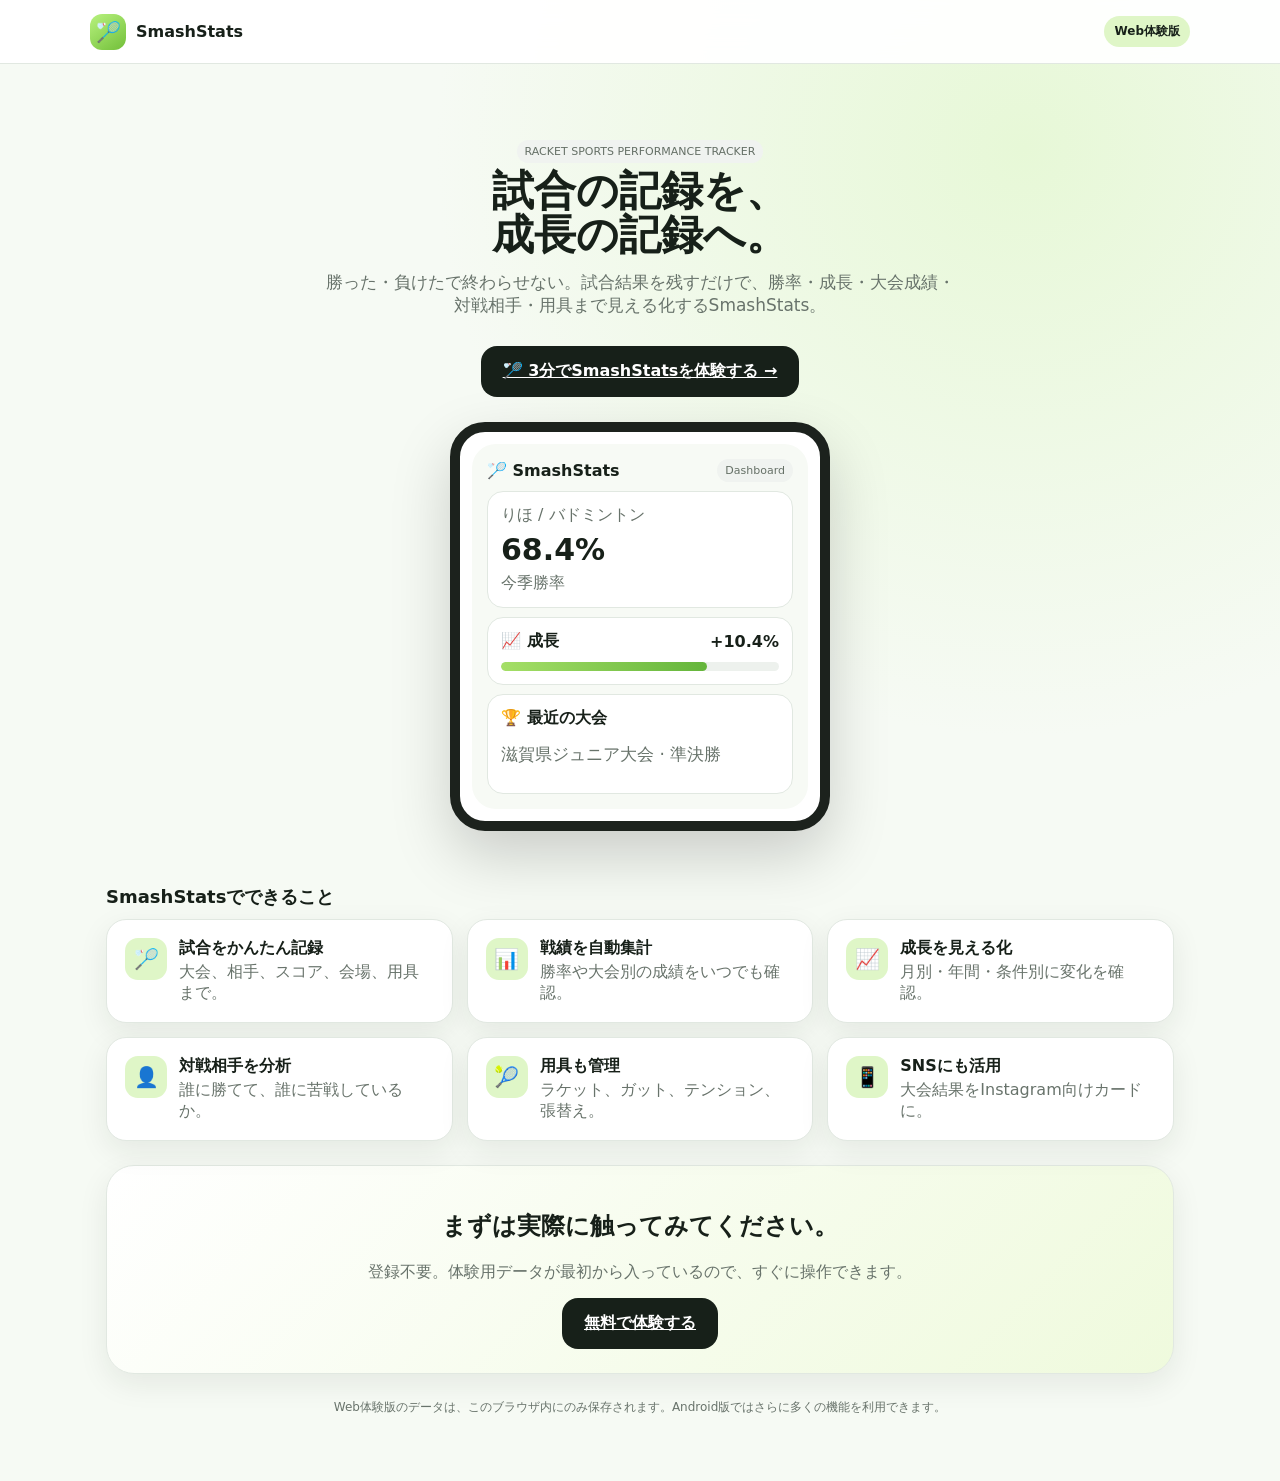
==== index.html @ a7f3a914 "Add files via upload" ====
<!doctype html><html lang="ja"><head><meta charset="utf-8"><meta name="viewport" content="width=device-width,initial-scale=1"><meta name="theme-color" content="#9BE15D"><title>SmashStats｜試合の記録を、成長の記録へ。</title><link rel="stylesheet" href="styles.css"></head><body><div class="lp"><header class="topbar"><div class="brand"><div class="brand-mark">🏸</div><span>SmashStats</span></div><span class="pill">Web体験版</span></header><main class="content"><section class="lp-hero"><span class="tag">RACKET SPORTS PERFORMANCE TRACKER</span><h1>試合の記録を、<br>成長の記録へ。</h1><p>勝った・負けたで終わらせない。試合結果を残すだけで、勝率・成長・大会成績・対戦相手・用具まで見える化するSmashStats。</p><a class="cta" href="demo/">🏸 3分でSmashStatsを体験する →</a><div class="phone"><div class="mini-screen"><div class="between"><b>🏸 SmashStats</b><span class="tag">Dashboard</span></div><div class="mini-card"><div class="muted">りほ / バドミントン</div><div style="font-size:30px;font-weight:900;margin:6px 0">68.4%</div><div class="muted">今季勝率</div></div><div class="mini-card"><div class="between"><b>📈 成長</b><b>+10.4%</b></div><div class="bar" style="margin-top:10px"><i style="width:74%"></i></div></div><div class="mini-card"><b>🏆 最近の大会</b><p class="muted">滋賀県ジュニア大会 · 準決勝</p></div></div></div></section><div class="section-title">SmashStatsでできること</div><div class="grid grid-3"><div class="card feature"><div class="feature-icon">🏸</div><div><b>試合をかんたん記録</b><span class="muted">大会、相手、スコア、会場、用具まで。</span></div></div><div class="card feature"><div class="feature-icon">📊</div><div><b>戦績を自動集計</b><span class="muted">勝率や大会別の成績をいつでも確認。</span></div></div><div class="card feature"><div class="feature-icon">📈</div><div><b>成長を見える化</b><span class="muted">月別・年間・条件別に変化を確認。</span></div></div><div class="card feature"><div class="feature-icon">👤</div><div><b>対戦相手を分析</b><span class="muted">誰に勝てて、誰に苦戦しているか。</span></div></div><div class="card feature"><div class="feature-icon">🎾</div><div><b>用具も管理</b><span class="muted">ラケット、ガット、テンション、張替え。</span></div></div><div class="card feature"><div class="feature-icon">📱</div><div><b>SNSにも活用</b><span class="muted">大会結果をInstagram向けカードに。</span></div></div></div><section class="hero" style="margin-top:24px;text-align:center"><h2>まずは実際に触ってみてください。</h2><p>登録不要。体験用データが最初から入っているので、すぐに操作できます。</p><a class="cta" href="demo/">無料で体験する</a></section><p class="footer-note">Web体験版のデータは、このブラウザ内にのみ保存されます。Android版ではさらに多くの機能を利用できます。</p></main></div></body></html>
---- styles.css ----
:root{--bg:#f6faf4;--card:#fff;--text:#172019;--muted:#68736b;--line:#e1e8e1;--primary:#86cf45;--primary2:#dff6c7;--accent:#ff6b87;--danger:#e85d75;--shadow:0 10px 30px rgba(25,40,25,.08);--radius:20px}*{box-sizing:border-box}body{margin:0;font-family:Inter,system-ui,-apple-system,BlinkMacSystemFont,"Noto Sans JP",sans-serif;background:var(--bg);color:var(--text)}button,input,select,textarea{font:inherit}button{border:0;cursor:pointer}.shell{min-height:100vh}.topbar{position:sticky;top:0;z-index:20;height:64px;background:rgba(255,255,255,.94);backdrop-filter:blur(12px);border-bottom:1px solid var(--line);display:flex;align-items:center;justify-content:space-between;padding:0 max(16px,calc((100vw - 1100px)/2))}.brand{display:flex;gap:10px;align-items:center;font-weight:800}.brand-mark{width:36px;height:36px;border-radius:12px;background:linear-gradient(145deg,#b8f27f,#72bf39);display:grid;place-items:center;font-size:20px}.pill{padding:7px 10px;border-radius:999px;background:var(--primary2);font-size:12px;font-weight:700}.content{max-width:1100px;margin:auto;padding:22px 16px 100px}.view{display:none}.view.active{display:block}.hero{background:linear-gradient(135deg,#fff 0%,#effadd 100%);border:1px solid var(--line);border-radius:28px;padding:24px;box-shadow:var(--shadow);margin-bottom:16px}.hero h1{margin:0 0 8px;font-size:28px}.hero p{margin:0;color:var(--muted)}.grid{display:grid;gap:14px}.grid-2{grid-template-columns:repeat(2,minmax(0,1fr))}.grid-3{grid-template-columns:repeat(3,minmax(0,1fr))}.grid-4{grid-template-columns:repeat(4,minmax(0,1fr))}.card{background:var(--card);border:1px solid var(--line);border-radius:var(--radius);padding:18px;box-shadow:var(--shadow)}.stat{font-size:30px;font-weight:850;line-height:1.1}.label{font-size:12px;color:var(--muted);font-weight:700}.muted{color:var(--muted)}.row{display:flex;align-items:center;gap:10px}.between{display:flex;justify-content:space-between;align-items:center;gap:12px}.section-title{font-size:18px;font-weight:800;margin:24px 0 10px}.btn{padding:11px 15px;border-radius:13px;background:#eef3ee;color:var(--text);font-weight:750}.btn.primary{background:var(--text);color:#fff}.btn.green{background:var(--primary);color:#12300c}.btn.danger{background:#fff0f2;color:#a42f47}.btn.small{padding:8px 11px;font-size:12px}.tabs{display:flex;gap:7px;overflow:auto;padding:4px 0;margin-bottom:14px}.tab{white-space:nowrap;padding:10px 13px;border-radius:999px;background:#edf2ed;color:#5d695f;font-weight:750}.tab.active{background:var(--text);color:#fff}.bottom{position:fixed;z-index:30;bottom:10px;left:50%;transform:translateX(-50%);width:min(720px,calc(100% - 20px));height:70px;background:rgba(255,255,255,.96);border:1px solid var(--line);box-shadow:0 15px 40px rgba(0,0,0,.12);border-radius:24px;display:grid;grid-template-columns:repeat(5,1fr);padding:5px}.nav{display:grid;place-items:center;border-radius:18px;background:transparent;color:#69736b;font-size:11px;font-weight:750}.nav span{font-size:20px}.nav.active{background:var(--primary2);color:#244b16}.match{display:grid;grid-template-columns:1fr auto;gap:12px;align-items:center}.win{color:#268b36;font-weight:850}.loss{color:#d44a61;font-weight:850}.bar{height:9px;background:#edf1ed;border-radius:99px;overflow:hidden}.bar>i{display:block;height:100%;background:linear-gradient(90deg,#a5df67,#64b53b);border-radius:99px}.chart{height:170px;display:flex;align-items:flex-end;gap:8px;padding:10px 4px 0}.chart .col{flex:1;display:flex;flex-direction:column;justify-content:flex-end;gap:5px;min-width:18px}.chart i{display:block;background:linear-gradient(#a8e86e,#67b83c);border-radius:8px 8px 2px 2px;min-height:8px}.chart small{text-align:center;color:var(--muted);font-size:10px}.radar{width:190px;height:190px;margin:auto;position:relative}.radar svg{width:100%;height:100%}.list{display:grid;gap:9px}.list-item{padding:13px;border:1px solid var(--line);border-radius:15px;background:#fbfdfb}.modal{position:fixed;inset:0;background:rgba(20,25,21,.45);z-index:50;display:none;align-items:flex-end;justify-content:center}.modal.open{display:flex}.sheet{width:min(760px,100%);max-height:92vh;overflow:auto;background:#fff;border-radius:28px 28px 0 0;padding:22px}.form{display:grid;gap:12px}.field{display:grid;gap:6px}.field label{font-size:12px;font-weight:800;color:#59645c}.field input,.field select,.field textarea{width:100%;padding:12px 13px;border:1px solid #dce4dc;border-radius:12px;background:#fbfdfb;outline:none}.field input:focus,.field select:focus,.field textarea:focus{border-color:#8dcb63}.toast{position:fixed;z-index:80;bottom:92px;left:50%;transform:translateX(-50%);background:#172019;color:#fff;padding:11px 16px;border-radius:999px;display:none}.empty{text-align:center;padding:35px;color:var(--muted)}.feature{display:flex;gap:12px;align-items:flex-start}.feature b{display:block;margin-bottom:3px}.feature-icon{width:42px;height:42px;border-radius:13px;background:var(--primary2);display:grid;place-items:center;font-size:20px;flex:none}.tag{font-size:11px;padding:5px 8px;border-radius:999px;background:#f0f3f0;color:#657066}.score{font-size:20px;font-weight:850}.lp{min-height:100vh;background:radial-gradient(circle at 80% 10%,#e7f8d7 0,transparent 35%),var(--bg)}.lp .content{padding-bottom:40px}.lp-hero{padding:54px 18px 30px;text-align:center}.lp-hero h1{font-size:42px;line-height:1.05;margin:10px auto;max-width:700px}.lp-hero p{max-width:640px;margin:14px auto;color:var(--muted);font-size:17px}.cta{display:inline-flex;align-items:center;gap:8px;margin-top:15px;padding:15px 22px;border-radius:16px;background:#172019;color:#fff;font-weight:850}.phone{max-width:380px;margin:25px auto 0;background:#fff;border:10px solid #1c221d;border-radius:35px;padding:12px;box-shadow:0 25px 60px rgba(0,0,0,.18)}.mini-screen{border-radius:24px;background:#f7faf5;padding:15px;text-align:left}.mini-card{background:#fff;border:1px solid var(--line);border-radius:16px;padding:13px;margin-top:9px}.footer-note{text-align:center;color:var(--muted);font-size:12px;margin:25px 0}@media(max-width:700px){.grid-3,.grid-4{grid-template-columns:repeat(2,minmax(0,1fr))}.grid-2{grid-template-columns:1fr}.content{padding-top:16px}.hero h1{font-size:24px}.stat{font-size:25px}.topbar{padding:0 14px}.lp-hero h1{font-size:34px}}@media(min-width:701px){.bottom{bottom:18px}.content{padding-bottom:115px}}
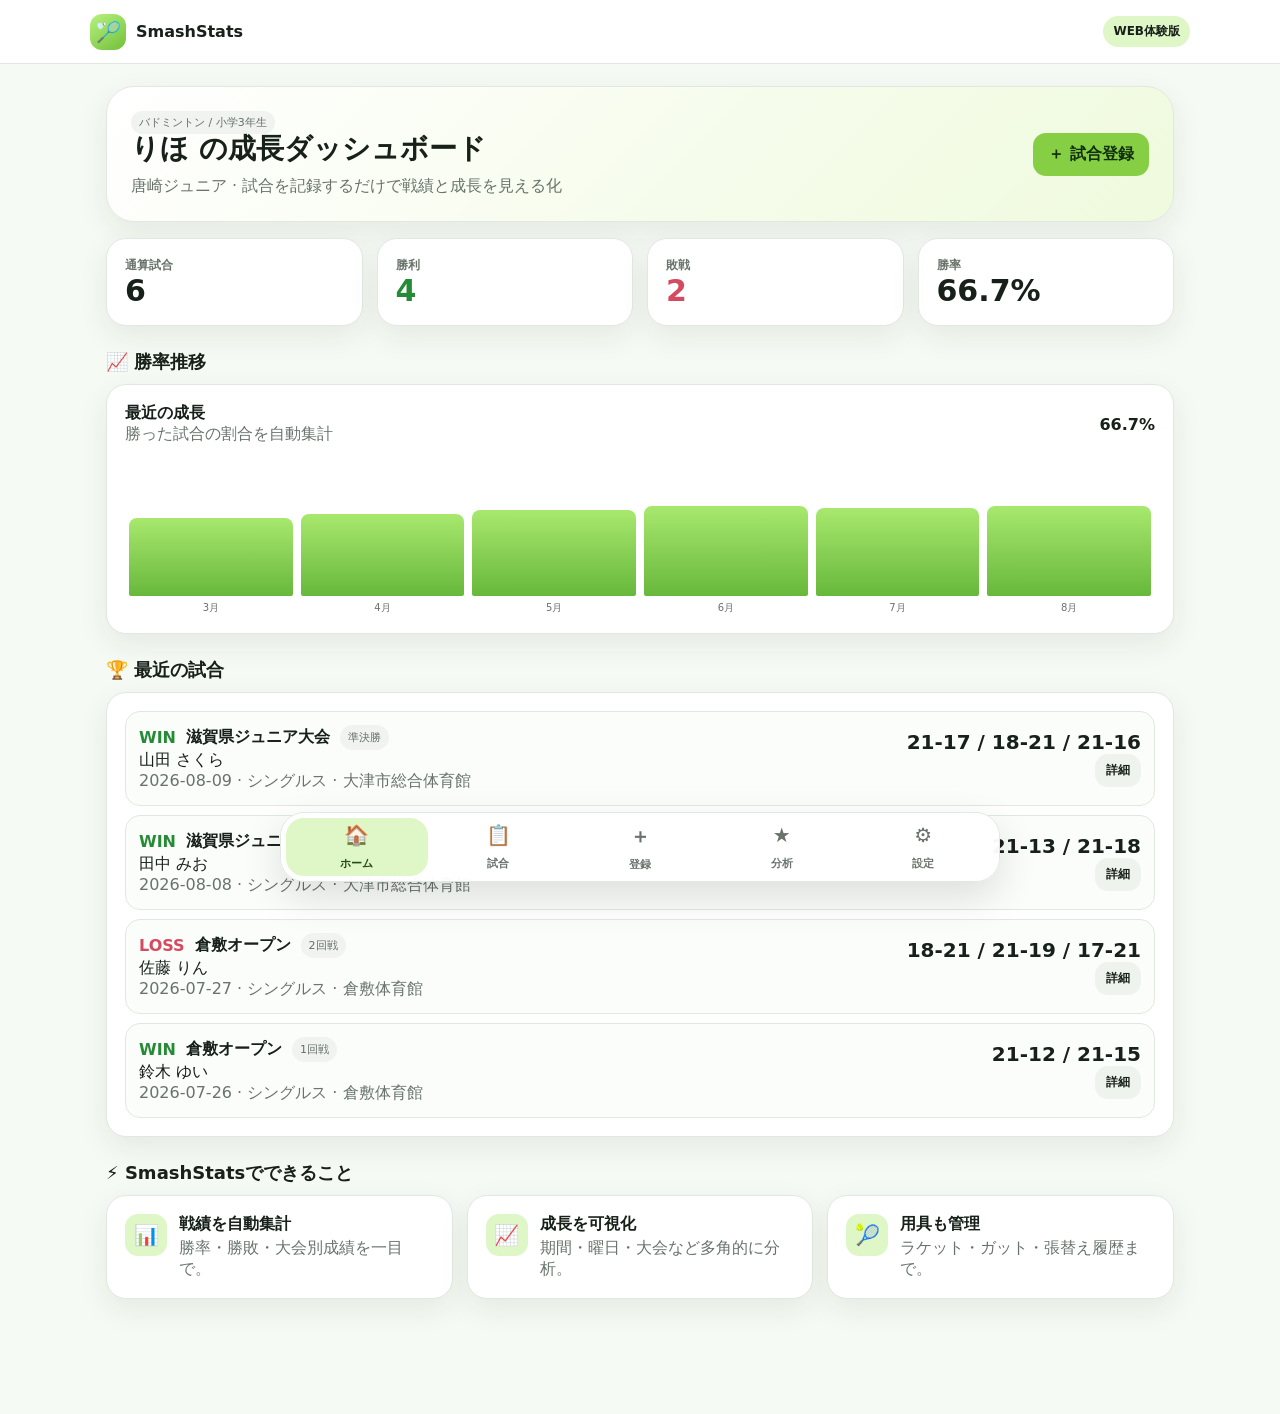
==== commit ea307012: "Add files via upload" ====
--- a/index.html
+++ b/index.html
@@ -1 +1 @@
-<!doctype html><html lang="ja"><head><meta charset="utf-8"><meta name="viewport" content="width=device-width,initial-scale=1"><meta name="theme-color" content="#9BE15D"><title>SmashStats｜試合の記録を、成長の記録へ。</title><link rel="stylesheet" href="styles.css"></head><body><div class="lp"><header class="topbar"><div class="brand"><div class="brand-mark">🏸</div><span>SmashStats</span></div><span class="pill">Web体験版</span></header><main class="content"><section class="lp-hero"><span class="tag">RACKET SPORTS PERFORMANCE TRACKER</span><h1>試合の記録を、<br>成長の記録へ。</h1><p>勝った・負けたで終わらせない。試合結果を残すだけで、勝率・成長・大会成績・対戦相手・用具まで見える化するSmashStats。</p><a class="cta" href="demo/">🏸 3分でSmashStatsを体験する →</a><div class="phone"><div class="mini-screen"><div class="between"><b>🏸 SmashStats</b><span class="tag">Dashboard</span></div><div class="mini-card"><div class="muted">りほ / バドミントン</div><div style="font-size:30px;font-weight:900;margin:6px 0">68.4%</div><div class="muted">今季勝率</div></div><div class="mini-card"><div class="between"><b>📈 成長</b><b>+10.4%</b></div><div class="bar" style="margin-top:10px"><i style="width:74%"></i></div></div><div class="mini-card"><b>🏆 最近の大会</b><p class="muted">滋賀県ジュニア大会 · 準決勝</p></div></div></div></section><div class="section-title">SmashStatsでできること</div><div class="grid grid-3"><div class="card feature"><div class="feature-icon">🏸</div><div><b>試合をかんたん記録</b><span class="muted">大会、相手、スコア、会場、用具まで。</span></div></div><div class="card feature"><div class="feature-icon">📊</div><div><b>戦績を自動集計</b><span class="muted">勝率や大会別の成績をいつでも確認。</span></div></div><div class="card feature"><div class="feature-icon">📈</div><div><b>成長を見える化</b><span class="muted">月別・年間・条件別に変化を確認。</span></div></div><div class="card feature"><div class="feature-icon">👤</div><div><b>対戦相手を分析</b><span class="muted">誰に勝てて、誰に苦戦しているか。</span></div></div><div class="card feature"><div class="feature-icon">🎾</div><div><b>用具も管理</b><span class="muted">ラケット、ガット、テンション、張替え。</span></div></div><div class="card feature"><div class="feature-icon">📱</div><div><b>SNSにも活用</b><span class="muted">大会結果をInstagram向けカードに。</span></div></div></div><section class="hero" style="margin-top:24px;text-align:center"><h2>まずは実際に触ってみてください。</h2><p>登録不要。体験用データが最初から入っているので、すぐに操作できます。</p><a class="cta" href="demo/">無料で体験する</a></section><p class="footer-note">Web体験版のデータは、このブラウザ内にのみ保存されます。Android版ではさらに多くの機能を利用できます。</p></main></div></body></html>
+<!doctype html><html lang="ja"><head><meta charset="utf-8"><meta name="viewport" content="width=device-width,initial-scale=1,viewport-fit=cover"><meta name="theme-color" content="#9BE15D"><title>SmashStats Web Demo</title><link rel="manifest" href="../manifest.json"><link rel="stylesheet" href="../styles.css"></head><body><div id="app"></div><script src="app.js"></script></body></html>
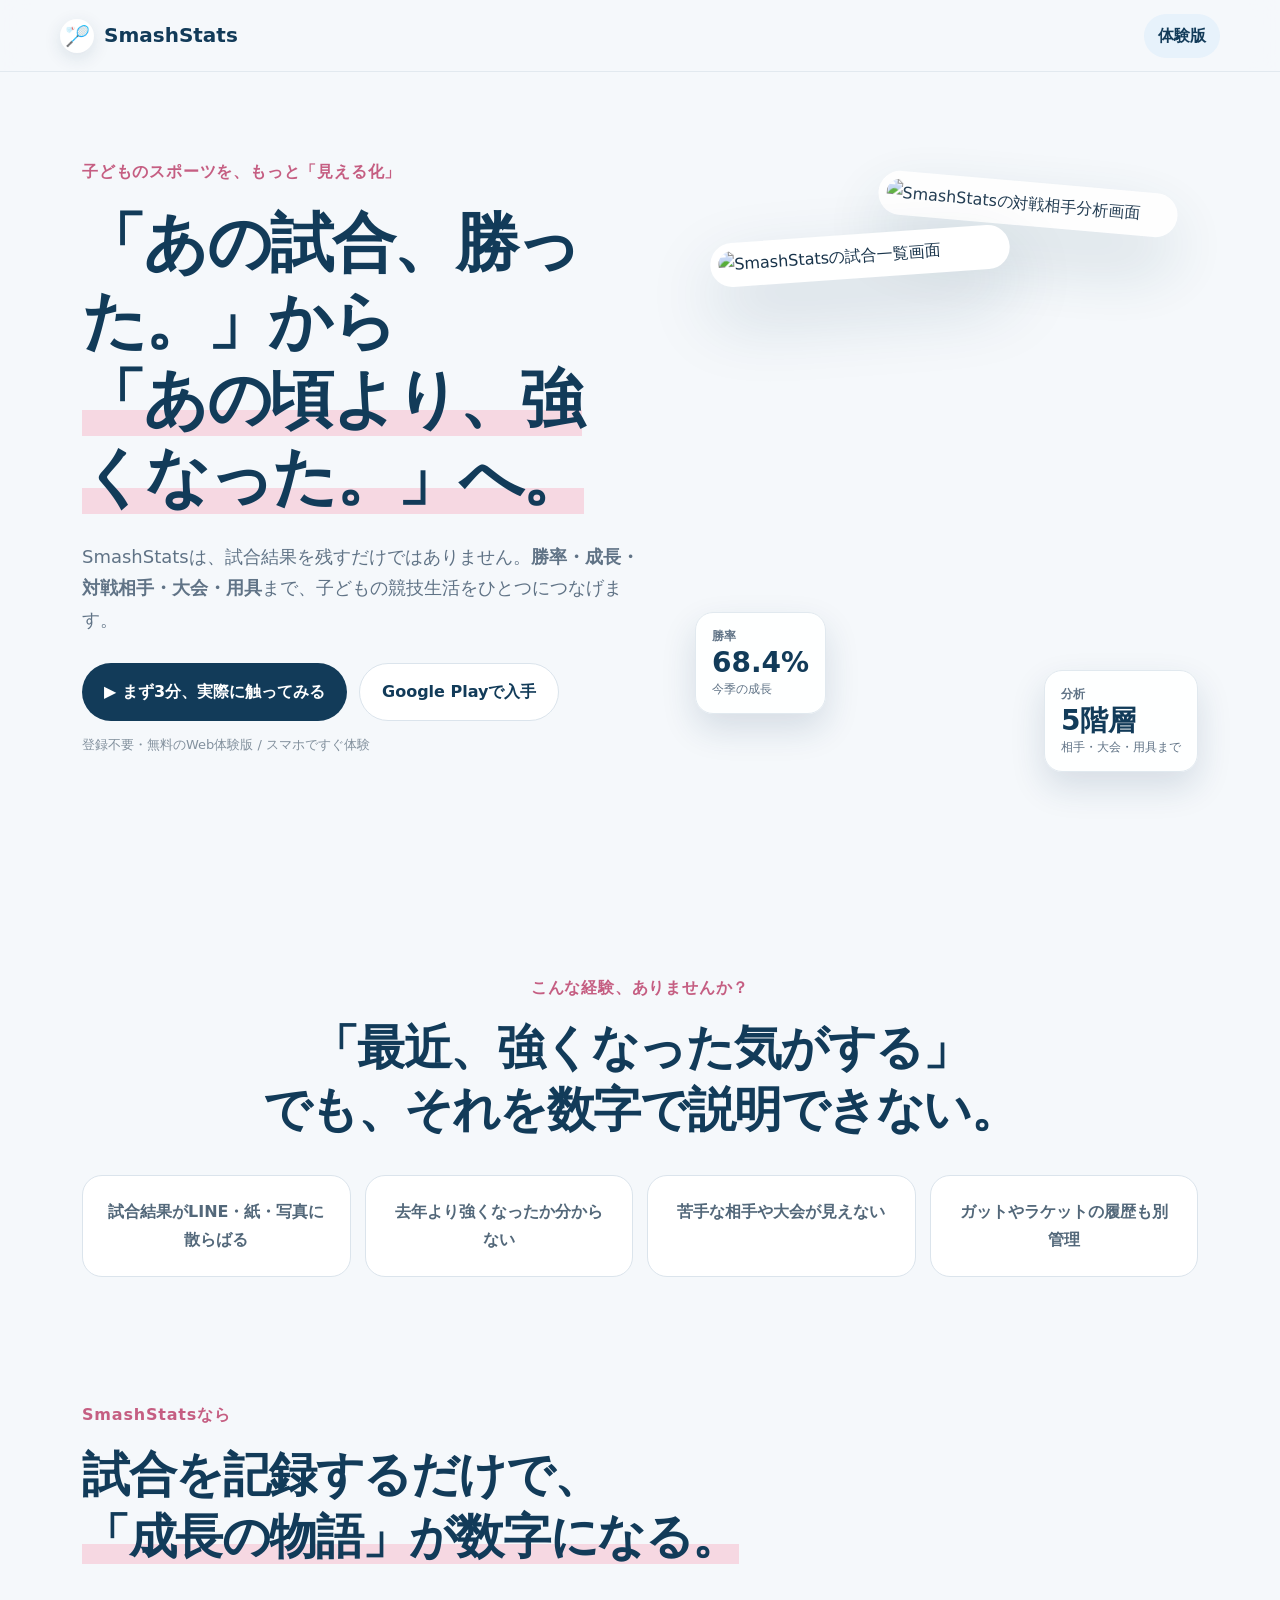
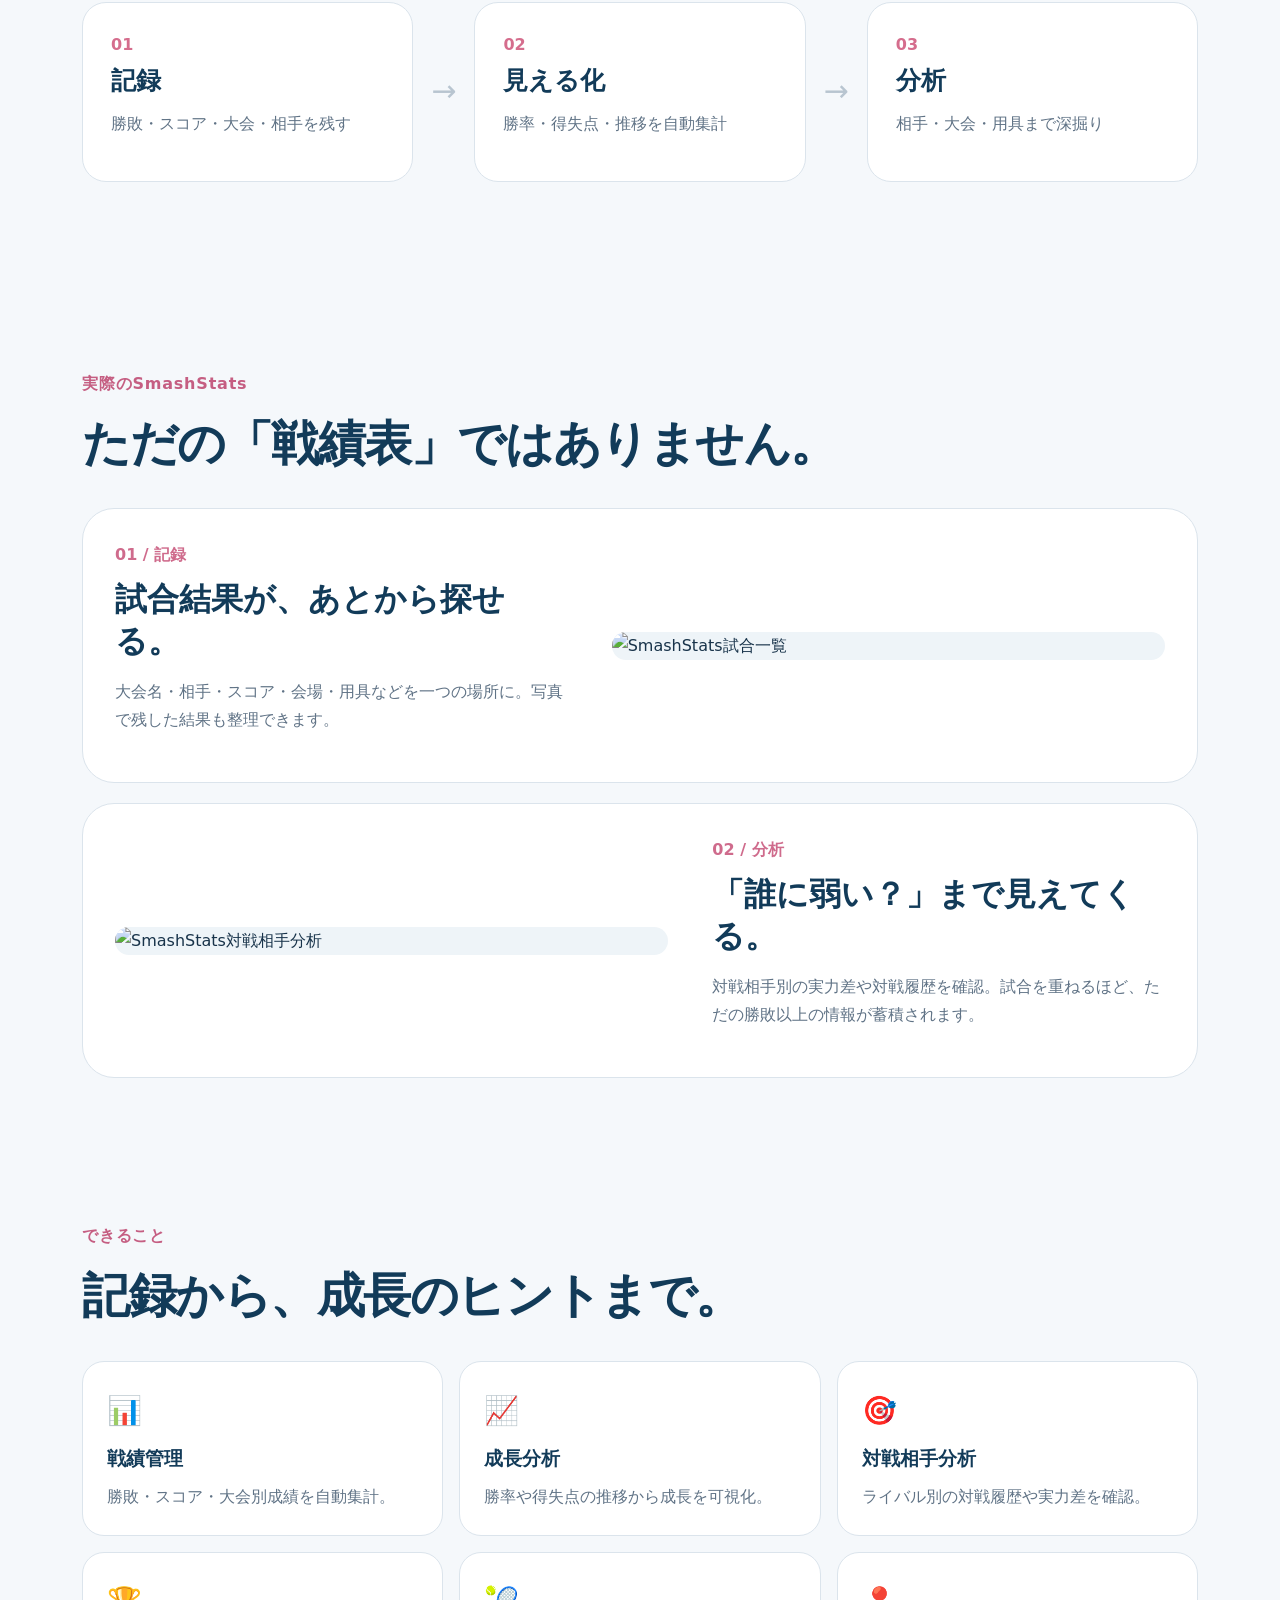
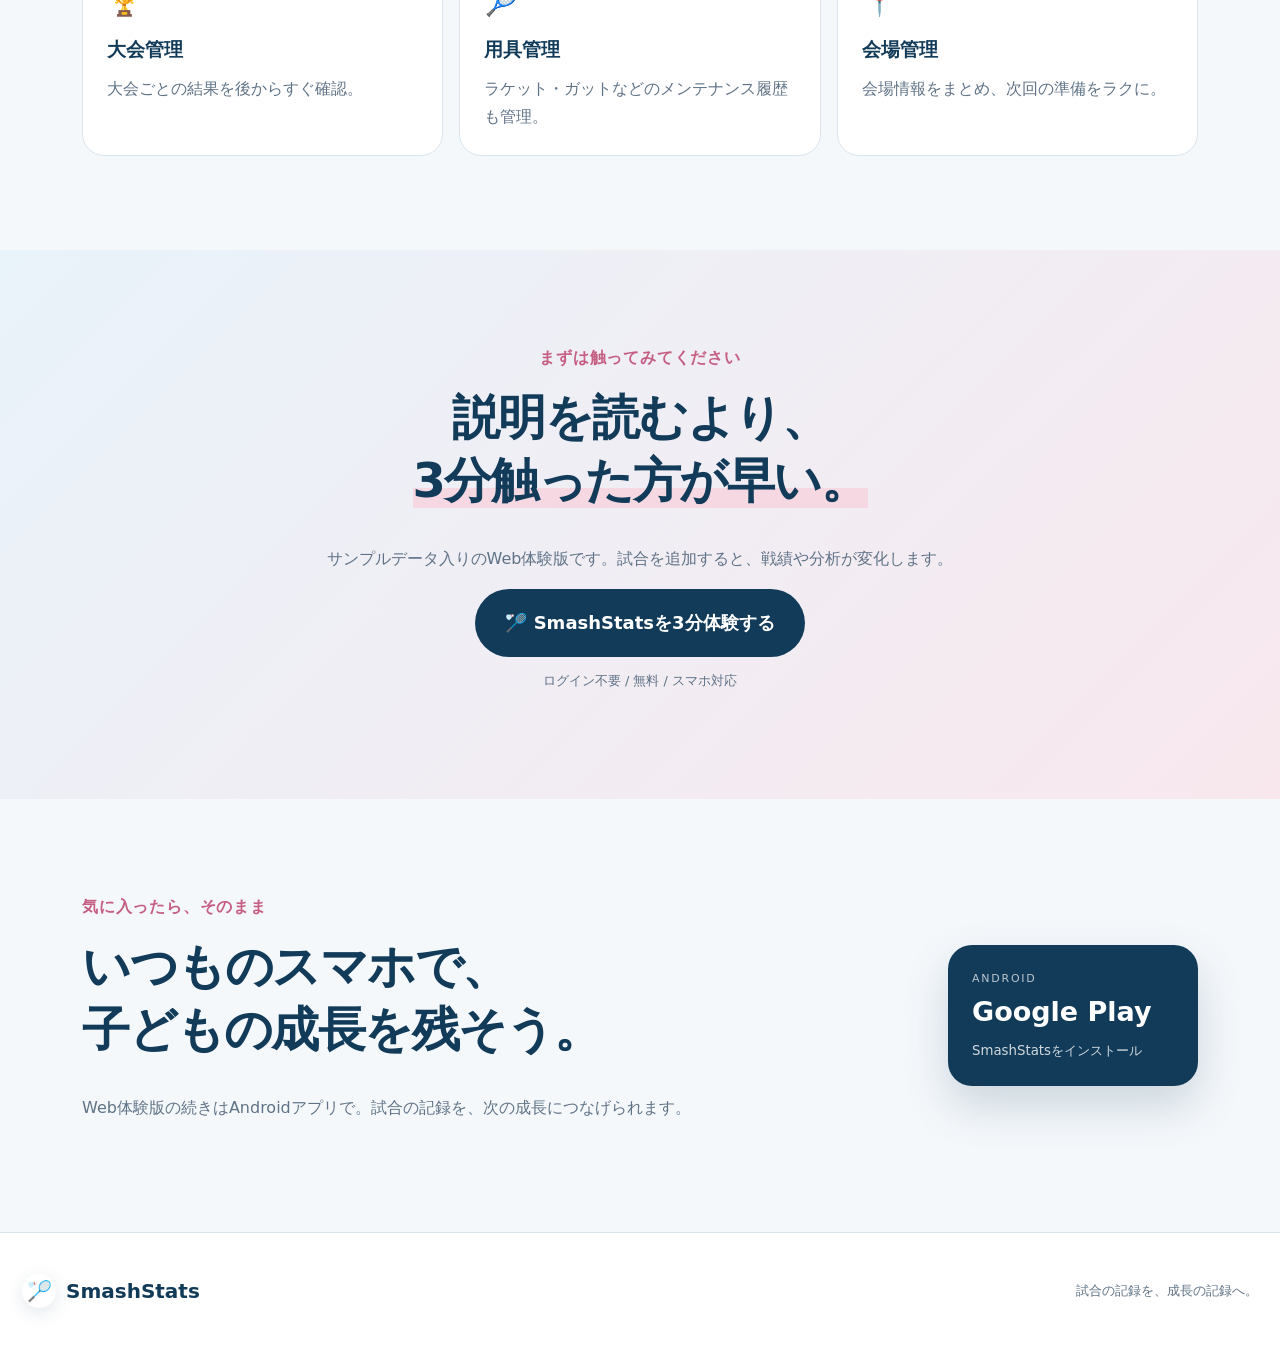
==== commit 1f875247: "Add files via upload" ====
--- a/index.html
+++ b/index.html
@@ -1 +1,115 @@
-<!doctype html><html lang="ja"><head><meta charset="utf-8"><meta name="viewport" content="width=device-width,initial-scale=1,viewport-fit=cover"><meta name="theme-color" content="#9BE15D"><title>SmashStats Web Demo</title><link rel="manifest" href="../manifest.json"><link rel="stylesheet" href="../styles.css"></head><body><div id="app"></div><script src="app.js"></script></body></html>
+<!doctype html>
+<html lang="ja">
+<head>
+<meta charset="utf-8">
+<meta name="viewport" content="width=device-width, initial-scale=1, viewport-fit=cover">
+<meta name="theme-color" content="#f5f8fb">
+<meta name="description" content="SmashStatsは、子どもの試合結果を記録し、戦績・成長・対戦相手まで見える化するスポーツ戦績アプリです。">
+<title>SmashStats｜試合の記録を、成長の記録へ。</title>
+<link rel="stylesheet" href="styles.css">
+</head>
+<body>
+<header class="nav">
+  <a class="brand" href="./"><span class="brand-mark">🏸</span><span>SmashStats</span></a>
+  <a class="nav-link" href="demo/">体験版</a>
+</header>
+
+<main>
+<section class="hero">
+  <div class="hero-copy">
+    <div class="eyebrow">子どものスポーツを、もっと「見える化」</div>
+    <h1>「あの試合、勝った。」から<br><em>「あの頃より、強くなった。」へ。</em></h1>
+    <p class="lead">SmashStatsは、試合結果を残すだけではありません。<strong>勝率・成長・対戦相手・大会・用具</strong>まで、子どもの競技生活をひとつにつなげます。</p>
+    <div class="cta-row">
+      <a class="btn primary" href="demo/">▶ まず3分、実際に触ってみる</a>
+      <a class="btn secondary" href="https://play.google.com/store/apps/details?id=com.aistudio.smashstats.vptzqy" target="_blank" rel="noopener">Google Playで入手</a>
+    </div>
+    <p class="micro">登録不要・無料のWeb体験版 / スマホですぐ体験</p>
+  </div>
+  <div class="hero-visual">
+    <div class="phone phone-back"><img src="assets/screenshots/analysis.jpg" alt="SmashStatsの対戦相手分析画面"></div>
+    <div class="phone phone-front"><img src="assets/screenshots/home.jpg" alt="SmashStatsの試合一覧画面"></div>
+    <div class="float-card card-1"><b>勝率</b><strong>68.4%</strong><span>今季の成長</span></div>
+    <div class="float-card card-2"><b>分析</b><strong>5階層</strong><span>相手・大会・用具まで</span></div>
+  </div>
+</section>
+
+<section class="emotion">
+  <div class="section-kicker">こんな経験、ありませんか？</div>
+  <h2>「最近、強くなった気がする」<br>でも、それを数字で説明できない。</h2>
+  <div class="problem-grid">
+    <div>試合結果がLINE・紙・写真に散らばる</div>
+    <div>去年より強くなったか分からない</div>
+    <div>苦手な相手や大会が見えない</div>
+    <div>ガットやラケットの履歴も別管理</div>
+  </div>
+</section>
+
+<section class="promise">
+  <div class="section-kicker">SmashStatsなら</div>
+  <h2>試合を記録するだけで、<br><em>「成長の物語」が数字になる。</em></h2>
+  <div class="flow">
+    <div><span>01</span><b>記録</b><p>勝敗・スコア・大会・相手を残す</p></div>
+    <div class="arrow">→</div>
+    <div><span>02</span><b>見える化</b><p>勝率・得失点・推移を自動集計</p></div>
+    <div class="arrow">→</div>
+    <div><span>03</span><b>分析</b><p>相手・大会・用具まで深掘り</p></div>
+  </div>
+</section>
+
+<section class="screens">
+  <div class="section-kicker">実際のSmashStats</div>
+  <h2>ただの「戦績表」ではありません。</h2>
+  <div class="screen-grid">
+    <article class="screen-card">
+      <div class="screen-copy"><span>01 / 記録</span><h3>試合結果が、あとから探せる。</h3><p>大会名・相手・スコア・会場・用具などを一つの場所に。写真で残した結果も整理できます。</p></div>
+      <img src="assets/screenshots/home.jpg" alt="SmashStats試合一覧">
+    </article>
+    <article class="screen-card reverse">
+      <div class="screen-copy"><span>02 / 分析</span><h3>「誰に弱い？」まで見えてくる。</h3><p>対戦相手別の実力差や対戦履歴を確認。試合を重ねるほど、ただの勝敗以上の情報が蓄積されます。</p></div>
+      <img src="assets/screenshots/analysis.jpg" alt="SmashStats対戦相手分析">
+    </article>
+  </div>
+</section>
+
+<section class="features">
+  <div class="section-kicker">できること</div>
+  <h2>記録から、成長のヒントまで。</h2>
+  <div class="feature-grid">
+    <div><span>📊</span><h3>戦績管理</h3><p>勝敗・スコア・大会別成績を自動集計。</p></div>
+    <div><span>📈</span><h3>成長分析</h3><p>勝率や得失点の推移から成長を可視化。</p></div>
+    <div><span>🎯</span><h3>対戦相手分析</h3><p>ライバル別の対戦履歴や実力差を確認。</p></div>
+    <div><span>🏆</span><h3>大会管理</h3><p>大会ごとの結果を後からすぐ確認。</p></div>
+    <div><span>🎾</span><h3>用具管理</h3><p>ラケット・ガットなどのメンテナンス履歴も管理。</p></div>
+    <div><span>📍</span><h3>会場管理</h3><p>会場情報をまとめ、次回の準備をラクに。</p></div>
+  </div>
+</section>
+
+<section class="try">
+  <div class="try-inner">
+    <div class="section-kicker">まずは触ってみてください</div>
+    <h2>説明を読むより、<br><em>3分触った方が早い。</em></h2>
+    <p>サンプルデータ入りのWeb体験版です。試合を追加すると、戦績や分析が変化します。</p>
+    <a class="btn primary big" href="demo/">🏸 SmashStatsを3分体験する</a>
+    <p class="micro">ログイン不要 / 無料 / スマホ対応</p>
+  </div>
+</section>
+
+<section class="download">
+  <div>
+    <div class="section-kicker">気に入ったら、そのまま</div>
+    <h2>いつものスマホで、<br>子どもの成長を残そう。</h2>
+    <p>Web体験版の続きはAndroidアプリで。試合の記録を、次の成長につなげられます。</p>
+  </div>
+  <a class="play-card" href="https://play.google.com/store/apps/details?id=com.aistudio.smashstats.vptzqy" target="_blank" rel="noopener">
+    <span>ANDROID</span><b>Google Play</b><small>SmashStatsをインストール</small>
+  </a>
+</section>
+</main>
+
+<footer>
+  <div class="brand"><span class="brand-mark">🏸</span><span>SmashStats</span></div>
+  <p>試合の記録を、成長の記録へ。</p>
+</footer>
+</body>
+</html>
--- a/styles.css
+++ b/styles.css
@@ -1 +1,73 @@
-:root{--bg:#f6faf4;--card:#fff;--text:#172019;--muted:#68736b;--line:#e1e8e1;--primary:#86cf45;--primary2:#dff6c7;--accent:#ff6b87;--danger:#e85d75;--shadow:0 10px 30px rgba(25,40,25,.08);--radius:20px}*{box-sizing:border-box}body{margin:0;font-family:Inter,system-ui,-apple-system,BlinkMacSystemFont,"Noto Sans JP",sans-serif;background:var(--bg);color:var(--text)}button,input,select,textarea{font:inherit}button{border:0;cursor:pointer}.shell{min-height:100vh}.topbar{position:sticky;top:0;z-index:20;height:64px;background:rgba(255,255,255,.94);backdrop-filter:blur(12px);border-bottom:1px solid var(--line);display:flex;align-items:center;justify-content:space-between;padding:0 max(16px,calc((100vw - 1100px)/2))}.brand{display:flex;gap:10px;align-items:center;font-weight:800}.brand-mark{width:36px;height:36px;border-radius:12px;background:linear-gradient(145deg,#b8f27f,#72bf39);display:grid;place-items:center;font-size:20px}.pill{padding:7px 10px;border-radius:999px;background:var(--primary2);font-size:12px;font-weight:700}.content{max-width:1100px;margin:auto;padding:22px 16px 100px}.view{display:none}.view.active{display:block}.hero{background:linear-gradient(135deg,#fff 0%,#effadd 100%);border:1px solid var(--line);border-radius:28px;padding:24px;box-shadow:var(--shadow);margin-bottom:16px}.hero h1{margin:0 0 8px;font-size:28px}.hero p{margin:0;color:var(--muted)}.grid{display:grid;gap:14px}.grid-2{grid-template-columns:repeat(2,minmax(0,1fr))}.grid-3{grid-template-columns:repeat(3,minmax(0,1fr))}.grid-4{grid-template-columns:repeat(4,minmax(0,1fr))}.card{background:var(--card);border:1px solid var(--line);border-radius:var(--radius);padding:18px;box-shadow:var(--shadow)}.stat{font-size:30px;font-weight:850;line-height:1.1}.label{font-size:12px;color:var(--muted);font-weight:700}.muted{color:var(--muted)}.row{display:flex;align-items:center;gap:10px}.between{display:flex;justify-content:space-between;align-items:center;gap:12px}.section-title{font-size:18px;font-weight:800;margin:24px 0 10px}.btn{padding:11px 15px;border-radius:13px;background:#eef3ee;color:var(--text);font-weight:750}.btn.primary{background:var(--text);color:#fff}.btn.green{background:var(--primary);color:#12300c}.btn.danger{background:#fff0f2;color:#a42f47}.btn.small{padding:8px 11px;font-size:12px}.tabs{display:flex;gap:7px;overflow:auto;padding:4px 0;margin-bottom:14px}.tab{white-space:nowrap;padding:10px 13px;border-radius:999px;background:#edf2ed;color:#5d695f;font-weight:750}.tab.active{background:var(--text);color:#fff}.bottom{position:fixed;z-index:30;bottom:10px;left:50%;transform:translateX(-50%);width:min(720px,calc(100% - 20px));height:70px;background:rgba(255,255,255,.96);border:1px solid var(--line);box-shadow:0 15px 40px rgba(0,0,0,.12);border-radius:24px;display:grid;grid-template-columns:repeat(5,1fr);padding:5px}.nav{display:grid;place-items:center;border-radius:18px;background:transparent;color:#69736b;font-size:11px;font-weight:750}.nav span{font-size:20px}.nav.active{background:var(--primary2);color:#244b16}.match{display:grid;grid-template-columns:1fr auto;gap:12px;align-items:center}.win{color:#268b36;font-weight:850}.loss{color:#d44a61;font-weight:850}.bar{height:9px;background:#edf1ed;border-radius:99px;overflow:hidden}.bar>i{display:block;height:100%;background:linear-gradient(90deg,#a5df67,#64b53b);border-radius:99px}.chart{height:170px;display:flex;align-items:flex-end;gap:8px;padding:10px 4px 0}.chart .col{flex:1;display:flex;flex-direction:column;justify-content:flex-end;gap:5px;min-width:18px}.chart i{display:block;background:linear-gradient(#a8e86e,#67b83c);border-radius:8px 8px 2px 2px;min-height:8px}.chart small{text-align:center;color:var(--muted);font-size:10px}.radar{width:190px;height:190px;margin:auto;position:relative}.radar svg{width:100%;height:100%}.list{display:grid;gap:9px}.list-item{padding:13px;border:1px solid var(--line);border-radius:15px;background:#fbfdfb}.modal{position:fixed;inset:0;background:rgba(20,25,21,.45);z-index:50;display:none;align-items:flex-end;justify-content:center}.modal.open{display:flex}.sheet{width:min(760px,100%);max-height:92vh;overflow:auto;background:#fff;border-radius:28px 28px 0 0;padding:22px}.form{display:grid;gap:12px}.field{display:grid;gap:6px}.field label{font-size:12px;font-weight:800;color:#59645c}.field input,.field select,.field textarea{width:100%;padding:12px 13px;border:1px solid #dce4dc;border-radius:12px;background:#fbfdfb;outline:none}.field input:focus,.field select:focus,.field textarea:focus{border-color:#8dcb63}.toast{position:fixed;z-index:80;bottom:92px;left:50%;transform:translateX(-50%);background:#172019;color:#fff;padding:11px 16px;border-radius:999px;display:none}.empty{text-align:center;padding:35px;color:var(--muted)}.feature{display:flex;gap:12px;align-items:flex-start}.feature b{display:block;margin-bottom:3px}.feature-icon{width:42px;height:42px;border-radius:13px;background:var(--primary2);display:grid;place-items:center;font-size:20px;flex:none}.tag{font-size:11px;padding:5px 8px;border-radius:999px;background:#f0f3f0;color:#657066}.score{font-size:20px;font-weight:850}.lp{min-height:100vh;background:radial-gradient(circle at 80% 10%,#e7f8d7 0,transparent 35%),var(--bg)}.lp .content{padding-bottom:40px}.lp-hero{padding:54px 18px 30px;text-align:center}.lp-hero h1{font-size:42px;line-height:1.05;margin:10px auto;max-width:700px}.lp-hero p{max-width:640px;margin:14px auto;color:var(--muted);font-size:17px}.cta{display:inline-flex;align-items:center;gap:8px;margin-top:15px;padding:15px 22px;border-radius:16px;background:#172019;color:#fff;font-weight:850}.phone{max-width:380px;margin:25px auto 0;background:#fff;border:10px solid #1c221d;border-radius:35px;padding:12px;box-shadow:0 25px 60px rgba(0,0,0,.18)}.mini-screen{border-radius:24px;background:#f7faf5;padding:15px;text-align:left}.mini-card{background:#fff;border:1px solid var(--line);border-radius:16px;padding:13px;margin-top:9px}.footer-note{text-align:center;color:var(--muted);font-size:12px;margin:25px 0}@media(max-width:700px){.grid-3,.grid-4{grid-template-columns:repeat(2,minmax(0,1fr))}.grid-2{grid-template-columns:1fr}.content{padding-top:16px}.hero h1{font-size:24px}.stat{font-size:25px}.topbar{padding:0 14px}.lp-hero h1{font-size:34px}}@media(min-width:701px){.bottom{bottom:18px}.content{padding-bottom:115px}}
+
+:root{
+  --navy:#123b59; --ink:#18334a; --muted:#607386; --bg:#f5f8fb;
+  --pink:#ef7fa5; --pink2:#f8e7ee; --blue:#dceefa; --mint:#dff5eb;
+  --gold:#d9ae62; --white:#fff; --line:#dbe4ec;
+}
+*{box-sizing:border-box}
+html{scroll-behavior:smooth}
+body{margin:0;font-family:"Noto Sans JP","Noto Sans",system-ui,sans-serif;color:var(--ink);background:var(--bg);line-height:1.75}
+a{text-decoration:none;color:inherit}
+.nav{height:72px;display:flex;align-items:center;justify-content:space-between;padding:0 max(22px,calc((100vw - 1160px)/2));position:sticky;top:0;z-index:10;background:rgba(245,248,251,.88);backdrop-filter:blur(14px);border-bottom:1px solid rgba(219,228,236,.7)}
+.brand{display:flex;gap:10px;align-items:center;font-weight:900;font-size:20px;color:var(--navy)}
+.brand-mark{width:34px;height:34px;border-radius:50%;display:grid;place-items:center;background:white;box-shadow:0 5px 18px rgba(18,59,89,.12)}
+.nav-link{font-weight:800;color:var(--navy);padding:8px 14px;border-radius:999px;background:#e7f2fb}
+.hero{max-width:1160px;margin:0 auto;padding:72px 22px 96px;display:grid;grid-template-columns:1fr .9fr;gap:54px;align-items:center;min-height:760px}
+.eyebrow,.section-kicker{text-transform:none;font-weight:900;color:#c55e82;letter-spacing:.05em}
+.hero h1{font-size:clamp(38px,5vw,68px);line-height:1.22;letter-spacing:-.04em;margin:18px 0 24px;color:var(--navy)}
+.hero h1 em,h2 em{font-style:normal;background:linear-gradient(transparent 65%,#f6d8e2 0)}
+.lead{font-size:18px;color:var(--muted);max-width:650px}
+.cta-row{display:flex;flex-wrap:wrap;gap:12px;margin:28px 0 10px}
+.btn{display:inline-flex;align-items:center;justify-content:center;border-radius:999px;padding:14px 22px;font-weight:900;transition:.2s transform,.2s box-shadow}
+.btn:hover{transform:translateY(-2px);box-shadow:0 12px 28px rgba(18,59,89,.14)}
+.primary{background:var(--navy);color:#fff}
+.secondary{background:#fff;border:1px solid var(--line);color:var(--navy)}
+.big{padding:18px 30px;font-size:18px}
+.micro{font-size:13px;color:#82909d}
+.hero-visual{position:relative;min-height:640px}
+.phone{position:absolute;width:min(300px,52vw);border-radius:34px;overflow:hidden;background:white;box-shadow:0 30px 70px rgba(18,59,89,.18);border:8px solid white}
+.phone img{display:block;width:100%;height:auto}
+.phone-back{right:4%;top:38px;transform:rotate(5deg);opacity:.94}
+.phone-front{left:3%;top:90px;transform:rotate(-4deg);z-index:2}
+.float-card{position:absolute;z-index:3;background:rgba(255,255,255,.94);border:1px solid #e1e9ef;border-radius:18px;padding:13px 16px;box-shadow:0 15px 35px rgba(18,59,89,.14)}
+.float-card b,.float-card span{display:block;font-size:12px;color:var(--muted)}
+.float-card strong{display:block;font-size:28px;color:var(--navy);line-height:1.15}
+.card-1{left:0;bottom:70px}.card-2{right:0;bottom:12px}
+section{padding:94px 22px}
+.emotion,.promise,.screens,.features{max-width:1160px;margin:auto}
+.emotion{text-align:center}
+h2{font-size:clamp(30px,4vw,48px);line-height:1.3;margin:14px 0 34px;color:var(--navy);letter-spacing:-.03em}
+.problem-grid{display:grid;grid-template-columns:repeat(4,1fr);gap:14px}
+.problem-grid div{padding:22px;border-radius:20px;background:#fff;border:1px solid var(--line);font-weight:800;color:#53687a}
+.promise{padding-top:30px}
+.flow{display:grid;grid-template-columns:1fr auto 1fr auto 1fr;align-items:center;gap:18px}
+.flow>div:not(.arrow){background:#fff;border:1px solid var(--line);border-radius:24px;padding:28px;min-height:180px}
+.flow span{display:inline-block;color:#d56d8d;font-weight:900}.flow b{display:block;font-size:25px;color:var(--navy)}.flow p{color:var(--muted);margin:8px 0 0}.arrow{font-size:30px;color:#b8c5d0}
+.screens{max-width:1160px}
+.screen-card{display:grid;grid-template-columns:.9fr 1.1fr;gap:44px;align-items:center;background:#fff;border:1px solid var(--line);border-radius:32px;padding:32px;margin:20px 0;overflow:hidden}
+.screen-card.reverse{grid-template-columns:1.1fr .9fr}.screen-card.reverse img{order:1}.screen-card.reverse .screen-copy{order:2}
+.screen-copy span{font-weight:900;color:#cf6b8c}.screen-copy h3{font-size:32px;line-height:1.3;color:var(--navy);margin:10px 0}.screen-copy p{color:var(--muted)}
+.screen-card img{width:100%;max-height:650px;object-fit:contain;object-position:center;border-radius:20px;background:#eef4f8}
+.features{padding-top:30px}
+.feature-grid{display:grid;grid-template-columns:repeat(3,1fr);gap:16px}
+.feature-grid div{background:#fff;border:1px solid var(--line);border-radius:22px;padding:24px}.feature-grid span{font-size:28px}.feature-grid h3{margin:8px 0;color:var(--navy)}.feature-grid p{margin:0;color:var(--muted)}
+.try{background:linear-gradient(135deg,#e9f3fa,#f8e8ee)}
+.try-inner{max-width:760px;margin:auto;text-align:center}.try p{color:var(--muted)}
+.download{max-width:1160px;margin:auto;display:flex;justify-content:space-between;align-items:center;gap:30px}
+.download>div{max-width:680px}.download p{color:var(--muted)}
+.play-card{min-width:250px;padding:24px;border-radius:24px;background:var(--navy);color:#fff;display:flex;flex-direction:column;box-shadow:0 20px 45px rgba(18,59,89,.18)}
+.play-card span{font-size:11px;letter-spacing:.16em;opacity:.7}.play-card b{font-size:27px}.play-card small{opacity:.8;margin-top:3px}
+footer{padding:34px 22px;background:#fff;border-top:1px solid var(--line);display:flex;max-width:100%;justify-content:space-between;align-items:center}footer p{color:var(--muted);font-size:13px}
+@media(max-width:900px){
+  .hero{grid-template-columns:1fr;padding-top:46px;min-height:auto}.hero-visual{min-height:560px;max-width:600px;width:100%;margin:auto}
+  .phone{width:270px}.phone-front{left:4%}.phone-back{right:0}.float-card{display:none}
+  .problem-grid{grid-template-columns:1fr 1fr}.flow{grid-template-columns:1fr;}.arrow{transform:rotate(90deg);text-align:center}
+  .screen-card,.screen-card.reverse{grid-template-columns:1fr}.screen-card.reverse img{order:2}.screen-card.reverse .screen-copy{order:1}
+  .feature-grid{grid-template-columns:1fr 1fr}.download{flex-direction:column;align-items:flex-start}
+}
+@media(max-width:560px){
+  .nav{height:64px}.hero{padding:42px 18px 60px}.hero h1{font-size:39px}.lead{font-size:16px}.cta-row{flex-direction:column}.btn{width:100%}
+  .hero-visual{min-height:490px}.phone{width:230px;border-width:6px;border-radius:26px}.phone-front{left:0;top:55px}.phone-back{right:0;top:10px}
+  section{padding:68px 18px}.problem-grid,.feature-grid{grid-template-columns:1fr}.screen-card{padding:18px;border-radius:24px}.screen-copy h3{font-size:26px}
+  footer{flex-direction:column;align-items:flex-start;gap:8px}
+}
